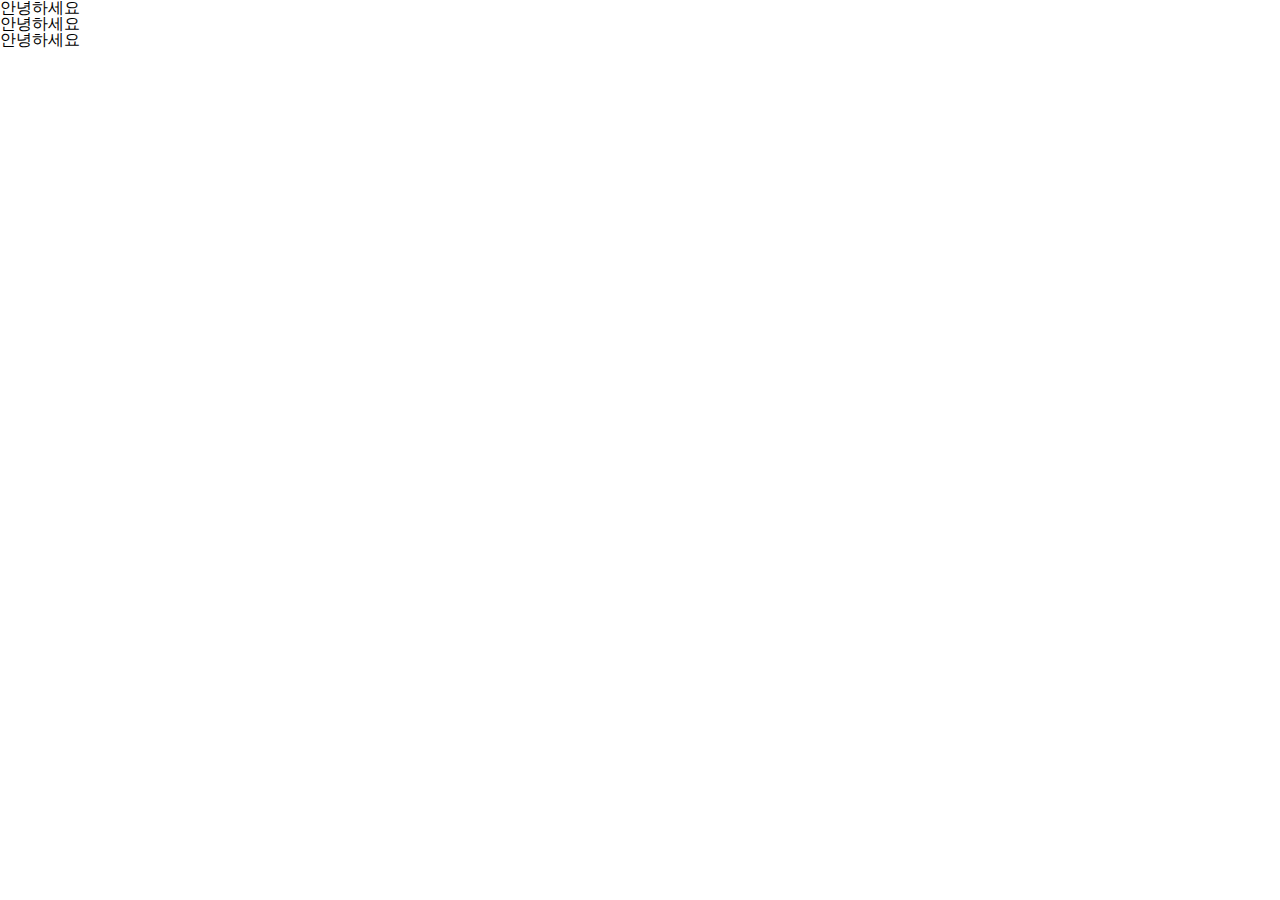
==== index.html @ acbf22ac "git test" ====
<!DOCTYPE html>
<html lang="ko">
<head>
    <meta charset="UTF-8">
    <meta name="viewport" content="width=device-width, initial-scale=1.0">
    <title>Document</title>
    <link rel="stylesheet" href="css/reset.css">
    <link rel="stylesheet" href="css/style.css">
    <link rel="stylesheet" href="https://use.fontawesome.com/releases/v5.13.1/css/all.css" integrity="sha384-xxzQGERXS00kBmZW/6qxqJPyxW3UR0BPsL4c8ILaIWXva5kFi7TxkIIaMiKtqV1Q" crossorigin="anonymous">

</head>
<body>

    <header>
    </header>

    <main>
        <div>
            안녕하세요
        </div>
        <div>
            안녕하세요
        </div>
        <div>
            안녕하세요
        </div>
    </main>
    <footer>

    </footer>
    <script src="js/script.js"></script>
</body>
</html>
---- css/style.css ----
@charset "UTF-8";
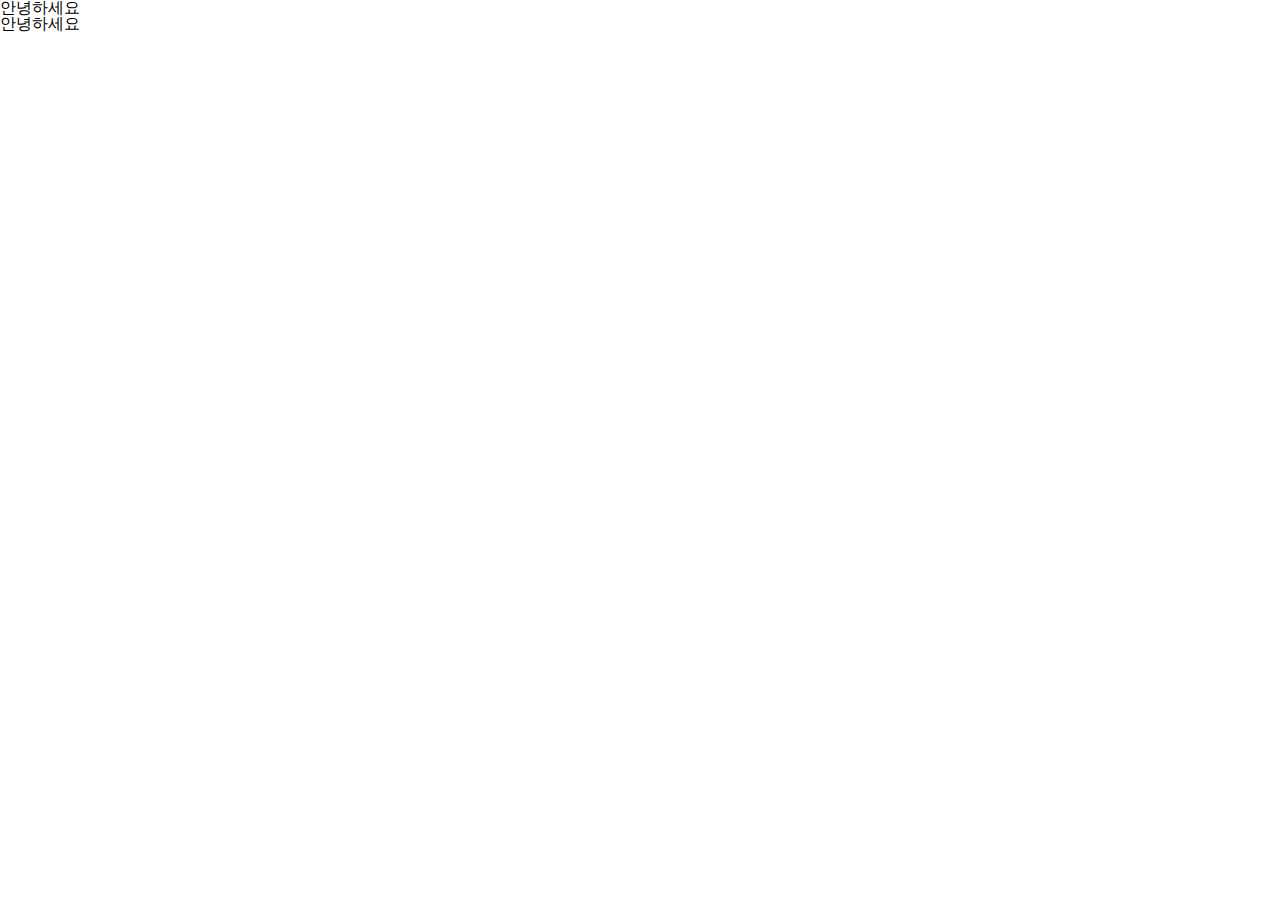
==== commit fd0453e2: "git test" ====
--- a/index.html
+++ b/index.html
@@ -21,9 +21,7 @@
         <div>
             안녕하세요
         </div>
-        <div>
-            안녕하세요
-        </div>
+        
     </main>
     <footer>
 
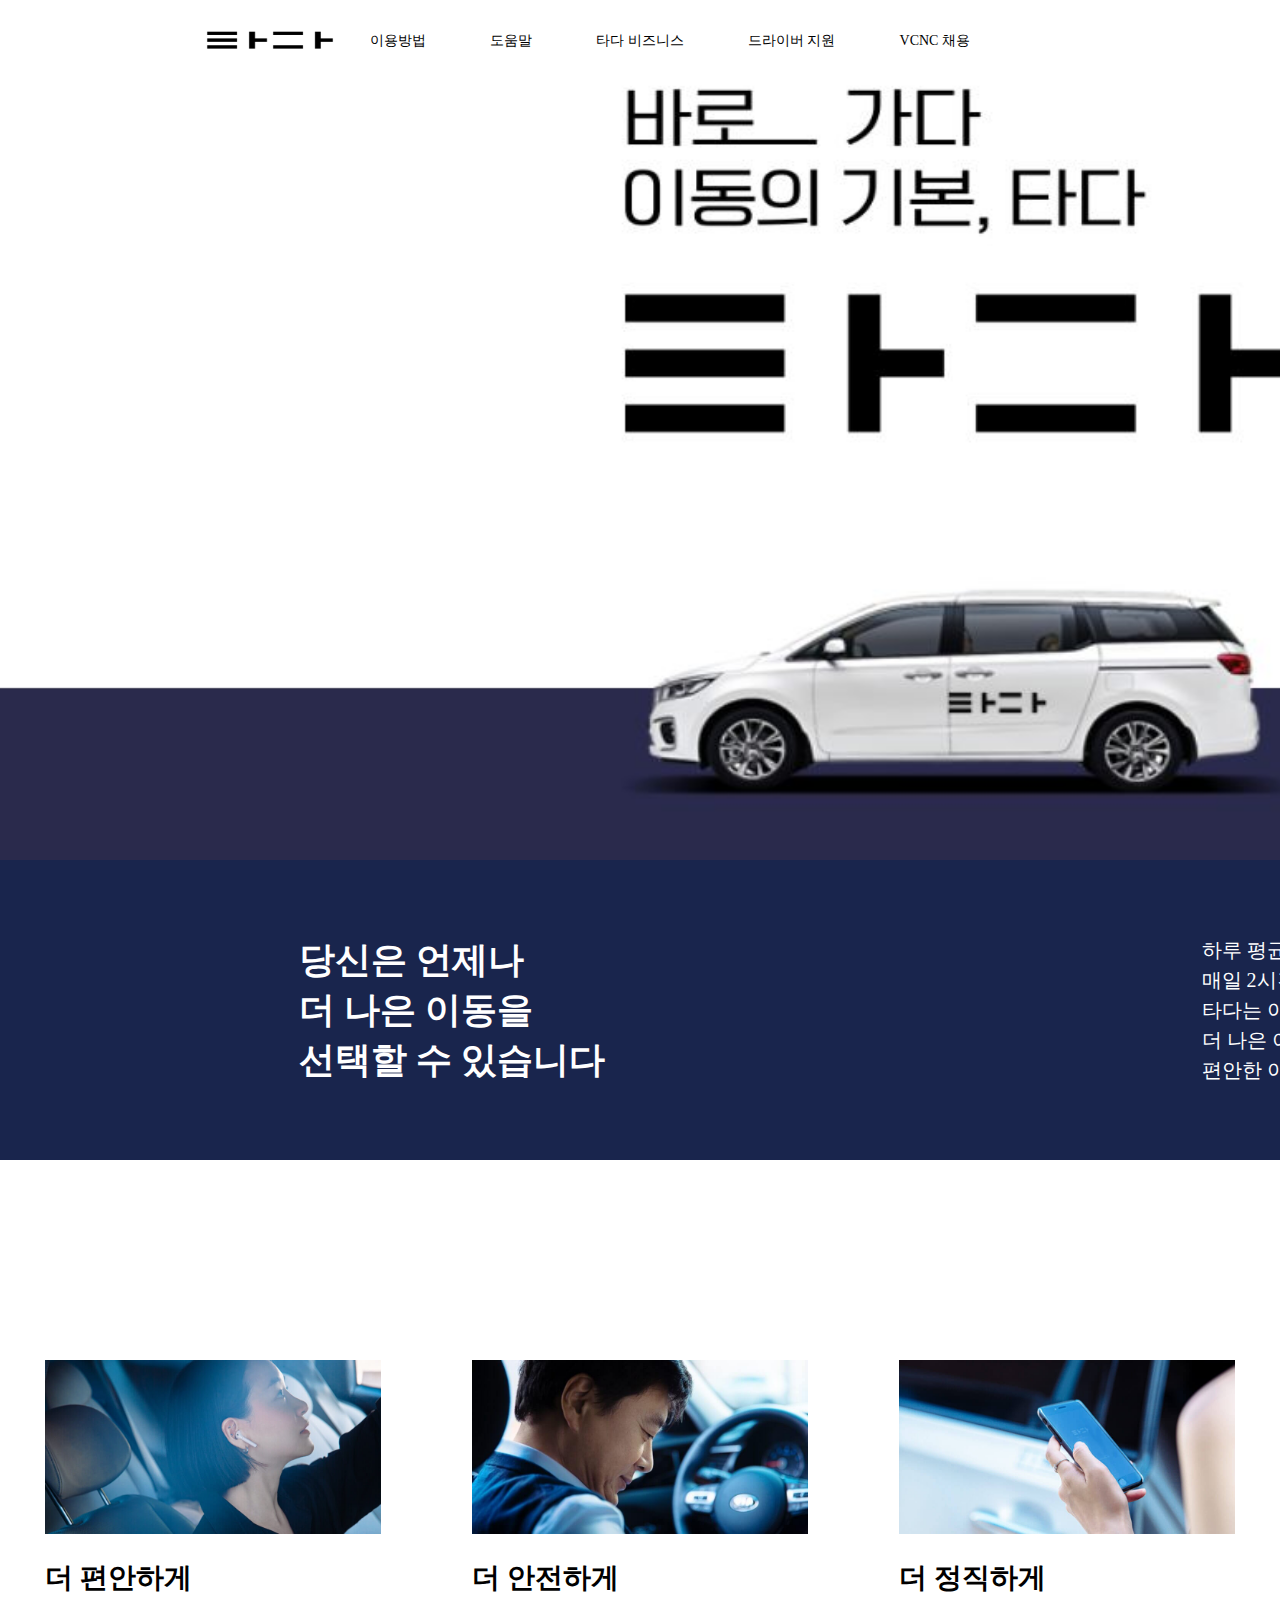
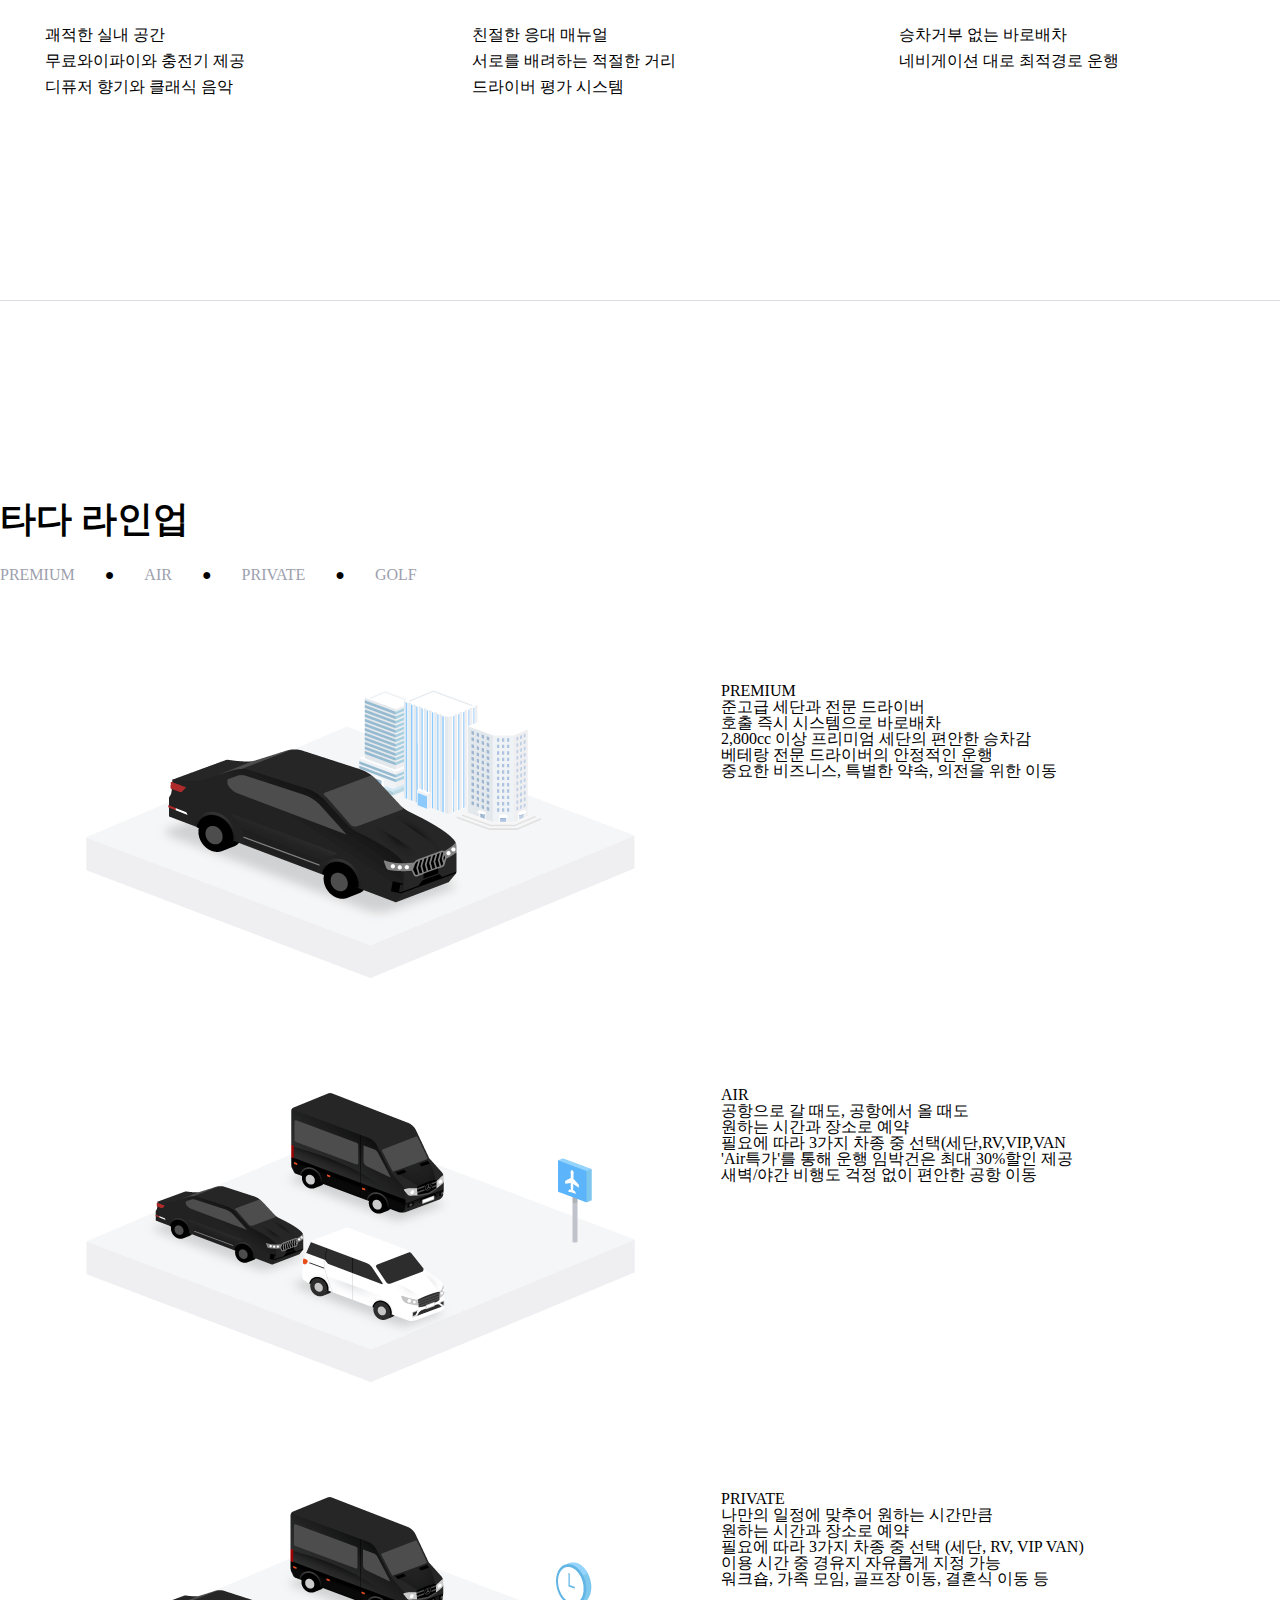
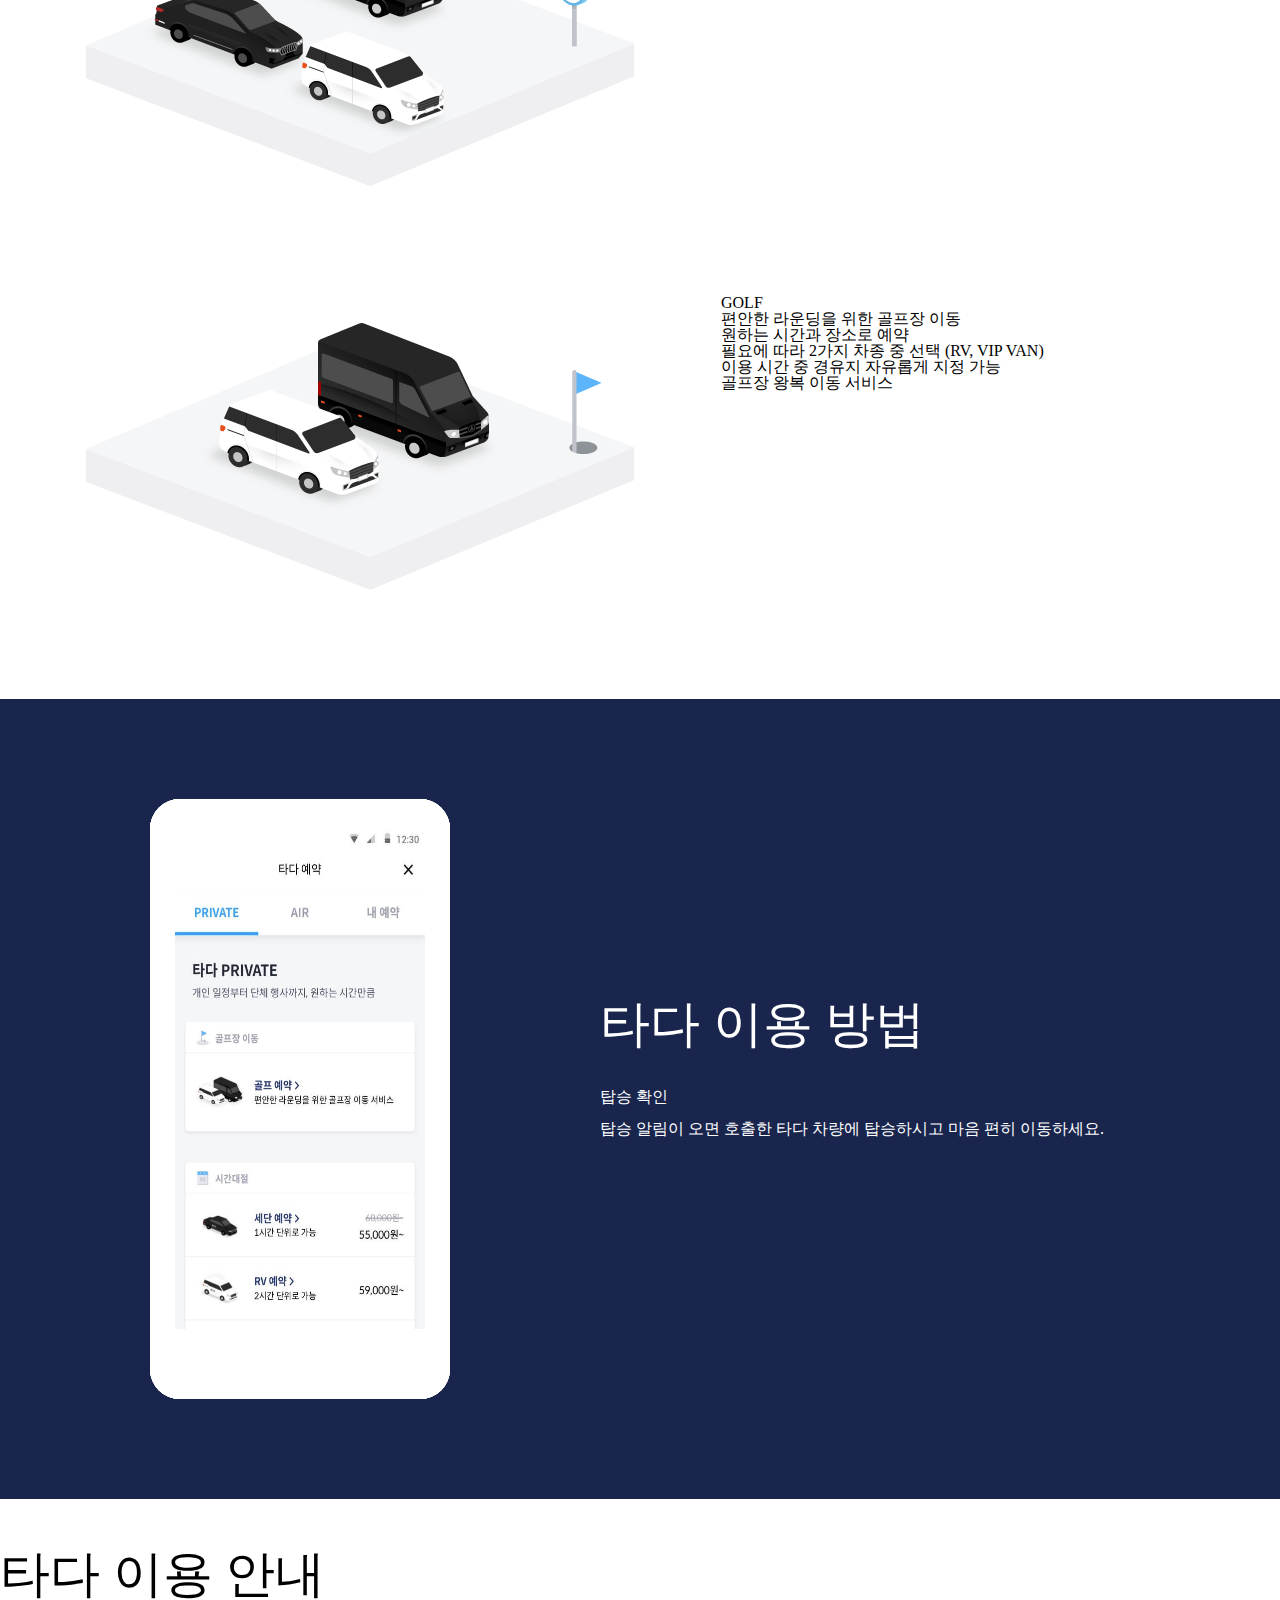
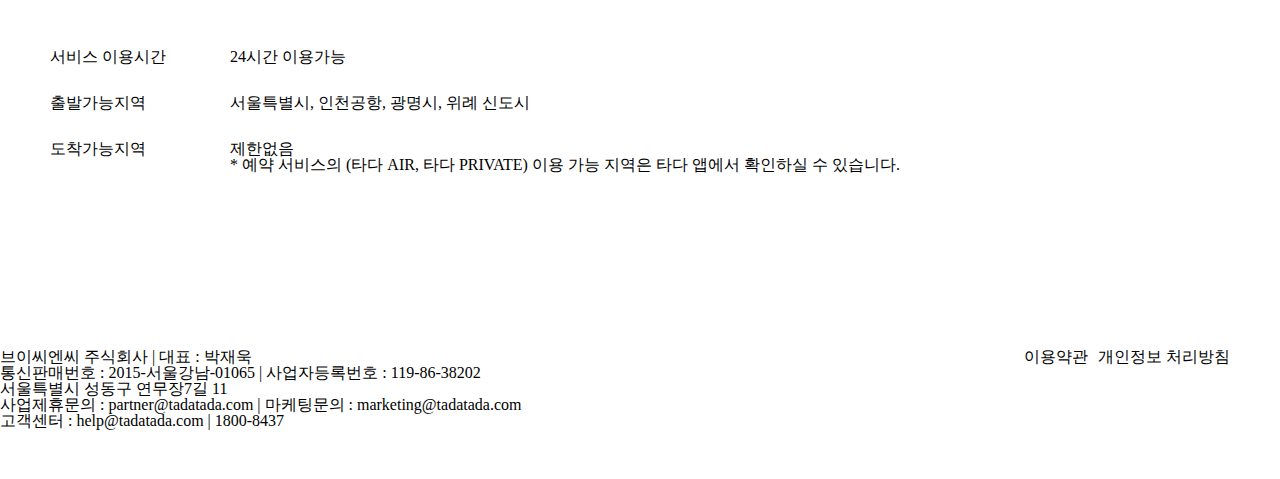
==== commit 6859dc49: "메인 서브 페이지 추가" ====
--- a/index.html
+++ b/index.html
@@ -1,31 +1,284 @@
 <!DOCTYPE html>
 <html lang="ko">
+
 <head>
     <meta charset="UTF-8">
     <meta name="viewport" content="width=device-width, initial-scale=1.0">
     <title>Document</title>
     <link rel="stylesheet" href="css/reset.css">
     <link rel="stylesheet" href="css/style.css">
-    <link rel="stylesheet" href="https://use.fontawesome.com/releases/v5.13.1/css/all.css" integrity="sha384-xxzQGERXS00kBmZW/6qxqJPyxW3UR0BPsL4c8ILaIWXva5kFi7TxkIIaMiKtqV1Q" crossorigin="anonymous">
+    <link rel="stylesheet" href="https://use.fontawesome.com/releases/v5.13.1/css/all.css"
+        integrity="sha384-xxzQGERXS00kBmZW/6qxqJPyxW3UR0BPsL4c8ILaIWXva5kFi7TxkIIaMiKtqV1Q" crossorigin="anonymous">
 
 </head>
+
 <body>
 
     <header>
+        <figure>
+            <a href="index.html"><img src="image/TADALOGO.png" alt="LOGO"></a>
+        </figure>
+
+        <nav id="headerNav">
+            <ul id="headerUl">
+                <li><a href="#">이용방법</a></li>
+                <li><a href="#">도움말</a></li>
+                <li><a href="#">타다 비즈니스</a></li>
+                <li><a href="#">드라이버 지원</a></li>
+                <li><a href="#">VCNC 채용</a></li>
+            </ul>
+        </nav>
     </header>
 
     <main>
-        <div>
-            안녕하세요
-        </div>
-        <div>
-            안녕하세요
-        </div>
-        
+
+        <figure id="mainFigure" class="main1">
+            <img src="image/TADA.jpg" alt="메인이미지">
+        </figure>
+
+        <div id="mainDiv1" class="main2">
+            <p id="mainDivP1">당신은 언제나<br>
+                더 나은 이동을<br>
+                선택할 수 있습니다
+            </p>
+            <p id="mainDivP2">하루 평균 이동 시간은 약2시간<br>
+                매일 2시간을 쾌적하고 안전하게 보낼 수 있도록<br>
+                타다는 이동의 기본을 지키며<br>
+                더 나은 이동을, 더 나은 삶을 만들어갑니다.<br>
+                편안한 이동이 필요한 순간 타다와 함께하세요.
+            </p>
+        </div>
+
+        <div id="mainDiv2">
+            <div id="mainDiv2_cover">
+                <div id="mainDiv2_1" class="mainDiv2_0">
+                    <figure>
+                        <img src="image/TADA1_1.jpg" alt="편안">
+                    </figure>
+                    <p class="mainDiv2_2_P1">
+                        더 편안하게
+                    </p>
+                    <p class="mainDiv2_2_P2">
+                        괘적한 실내 공간<br>
+                        무료와이파이와 충전기 제공<br>
+                        디퓨저 향기와 클래식 음악
+                    </p>
+                </div>
+
+                <div id="mainDiv2_2" class="mainDiv2_0">
+                    <figure>
+                        <img src="image/TADA1_2.jpg" alt="안전">
+                    </figure>
+                    <p class="mainDiv2_2_P1">
+                        더 안전하게
+                    </p>
+                    <p class="mainDiv2_2_P2">
+                        친절한 응대 매뉴얼<br>
+                        서로를 배려하는 적절한 거리<br>
+                        드라이버 평가 시스템
+                    </p>
+                </div>
+
+                <div id="mainDiv2_3" class="mainDiv2_0">
+                    <figure>
+                        <img src="image/TADA1_3.jpg" alt="정직">
+                    </figure>
+                    <p class="mainDiv2_2_P1">
+                        더 정직하게
+                    </p>
+                    <p class="mainDiv2_2_P2">
+                        승차거부 없는 바로배차<br>
+                        네비게이션 대로 최적경로 운행
+                    </p>
+                </div>
+            </div>
+        </div>
+
+        <div class="line">
+
+        </div>
+
+        <div id="mainDiv3">
+            <div id="mainDiv3_cover">
+                <p id="mainDiv3_name">타다 라인업</p>
+
+                <nav id="mainDiv3_Nav">
+                    <ul id="mainDiv3_Nav_Ul">
+                        <li><a href="#">PREMIUM</a></li>
+                        <p>●</p>
+                        <li><a href="#">AIR</a></li>
+                        <p>●</p>
+                        <li><a href="#">PRIVATE</a></li>
+                        <p>●</p>
+                        <li><a href="#">GOLF</a></li>
+                    </ul>
+                </nav>
+
+                <div id="mainDiv3_main">
+                    <div id="mainDiv3_1" class="mainDiv3_0">
+                        <i class="fas fa-angle-left"></i>
+                        <figure>
+                            <img src="image/PREMIUM.png" alt="PREMIUM">
+                        </figure>
+                        <div id="mainDiv3_1_1" class="mainDiv3_1_0">
+                            <p>PREMIUM</p>
+                            <p>준고급 세단과 전문 드라이버</p>
+                            <nav>
+                                <ul>
+                                    <li>호출 즉시 시스템으로 바로배차</li>
+                                    <li>2,800cc 이상 프리미엄 세단의 편안한 승차감</li>
+                                    <li>베테랑 전문 드라이버의 안정적인 운행</li>
+                                    <li>중요한 비즈니스, 특별한 약속, 의전을 위한 이동</li>
+                                </ul>
+                            </nav>
+                        </div>
+                        <i class="fas fa-angle-right "></i>
+                    </div>
+                    <div id="mainDiv3_2" class="mainDiv3_0">
+                        <i class="fas fa-angle-left"></i>
+                        <figure>
+                            <img src="image/AIR.png" alt="AIR">
+                        </figure>
+                        <div id="mainDiv3_2_1" class="mainDiv3_1_0">
+                            <p>AIR</p>
+                            <p>공항으로 갈 때도, 공항에서 올 때도</p>
+                            <nav>
+                                <ul>
+                                    <li>원하는 시간과 장소로 예약</li>
+                                    <li>필요에 따라 3가지 차종 중 선택(세단,RV,VIP,VAN</li>
+                                    <li>'Air특가'를 통해 운행 임박건은 최대 30%할인 제공</li>
+                                    <li>새벽/야간 비행도 걱정 없이 편안한 공항 이동</li>
+                                </ul>
+                            </nav>
+                        </div>
+                        <i class="fas fa-angle-right"></i>
+                    </div>
+                    <div id="mainDiv3_3" class="mainDiv3_0">
+                        <i class="fas fa-angle-left"></i>
+                        <figure>
+                            <img src="image/PRIVATE.png" alt="PRIVATE">
+                        </figure>
+                        <div id="mainDiv3_3_1" class="mainDiv3_1_0">
+                            <p>PRIVATE</p>
+                            <p>나만의 일정에 맞추어 원하는 시간만큼</p>
+                            <nav>
+                                <ul>
+                                    <li>원하는 시간과 장소로 예약</li>
+                                    <li>필요에 따라 3가지 차종 중 선택 (세단, RV, VIP VAN)</li>
+                                    <li>이용 시간 중 경유지 자유롭게 지정 가능</li>
+                                    <li>워크숍, 가족 모임, 골프장 이동, 결혼식 이동 등</li>
+                                </ul>
+                            </nav>
+                        </div>
+                        <i class="fas fa-angle-right"></i>
+                    </div>
+                    <div id="mainDiv3_4" class="mainDiv3_0">
+                        <i class="fas fa-angle-left"></i>
+                        <figure>
+                            <img src="image/GOLF.png" alt="GOLF">
+                        </figure>
+                        <div id="mainDiv3_4_1">
+                            <p>GOLF</p>
+                            <p>편안한 라운딩을 위한 골프장 이동</p>
+                            <nav>
+                                <ul>
+                                    <li>원하는 시간과 장소로 예약</li>
+                                    <li>필요에 따라 2가지 차종 중 선택 (RV, VIP VAN)</li>
+                                    <li>이용 시간 중 경유지 자유롭게 지정 가능</li>
+                                    <li>골프장 왕복 이동 서비스</li>
+                                </ul>
+                            </nav>
+                        </div>
+                        <i class="fas fa-angle-right"></i>
+                    </div>
+                </div>
+            </div>
+        </div>
+
+        <div id="mainDiv4">
+            <div id="mainDiv4_cover">
+                <div id="mainDiv4_1">
+                    <i class="fas fa-angle-left"></i>
+                    <div id="mainDiv4_1_1">
+                        <figure id="s1" class="slice">
+                            <img src="image/S1.jpg" alt="슬라이스1">
+                        </figure>
+                        <figure id="s2" class="slice">
+                            <img src="image/S2.jpg" alt="슬라이스2">
+                        </figure>
+                        <figure id="s3" class="slice">
+                            <img src="image/S3.jpg" alt="슬라이스3">
+                        </figure>
+                        <figure id="s4" class="slice">
+                            <img src="image/S4.jpg" alt="슬라이스4">
+                        </figure>
+                        <figure id="s5" class="slice">
+                            <img src="image/S5.jpg" alt="슬라이스5">
+                        </figure>
+                    </div>
+                    <i class="fas fa-angle-right"></i>
+                </div>
+                <div id="mainDiv4_2">
+                    <p id="mainDiv4_2_P1">타다 이용 방법</p><br>
+                    <p id="mainDiv4_2_P2">탑승 확인</p><br>
+                    <p id="mainDiv4_2_P3">탑승 알림이 오면 호출한 타다 차량에 탑승하시고 마음 편히 이동하세요.</p>
+                </div>
+            </div>
+        </div>
+
+
+        <div id="mainDiv5">
+            <div id="mainDiv5_cover">
+                <p id="mainDiv5_P1">타다 이용 안내</p>
+
+                <div id="mainDiv5_1" class="mainDiv5_0">
+                    <i class="far fa-clock"></i>
+                    <p id="mainDiv5_1_P1" class="mainDiv5_0_P1">서비스 이용시간</p>
+                    <p id="mainDiv5_1_P2">24시간 이용가능</p>
+                </div>
+
+                <div id="mainDiv5_2" class="mainDiv5_0">
+                    <i class="fas fa-map-pin"></i>
+                    <p id="mainDiv5_2_P1" class="mainDiv5_0_P1">출발가능지역</p>
+                    <p id="mainDiv5_2_P2">서울특별시, 인천공항, 광명시, 위례 신도시</p>
+                </div>
+
+                <div id="mainDiv5_3" class="mainDiv5_0">
+                    <i class="fas fa-map-marker-alt"></i>
+                    <p id="mainDiv5_3_P1" class="mainDiv5_0_P1">도착가능지역</p>
+                    <p id="mainDiv5_3_P2">제한없음<br>* 예약 서비스의 (타다 AIR, 타다 PRIVATE) 이용 가능 지역은 타다 앱에서 확인하실 수 있습니다.</p>
+                </div>
+            </div>
+        </div>
+
+
+
+
+
     </main>
     <footer>
-
+        <div id="footerDiv1">
+            <div id="footerDiv1_cover">
+                <p>브이씨엔씨 주식회사 | 대표 : 박재욱<br>
+                    통신판매번호 : 2015-서울강남-01065 | 사업자등록번호 : 119-86-38202<br>
+                    서울특별시 성동구 연무장7길 11<br>
+                    사업제휴문의 : partner@tadatada.com | 마케팅문의 : marketing@tadatada.com<br>
+                    고객센터 : help@tadatada.com | 1800-8437</p>
+
+                <nav>
+                    <ul id="footerUl1">
+                        <li><a href="#">이용약관</a></li>
+                        <li><a href="#">개인정보 처리방침</a></li>
+                        <li><a href="#" class="fab fa-facebook-f"></a></li>
+                        <li><a href="#" class="fab fa-instagram"></a></li>
+                        <li><a href="#" class="fab fa-youtube"></a></li>
+                        <li><a href="#" class="fab fa-google"></a></li>
+                    </ul>
+                </nav>
+            </div>
+        </div>
     </footer>
     <script src="js/script.js"></script>
 </body>
+
 </html>--- a/css/style.css
+++ b/css/style.css
@@ -1 +1,288 @@
 @charset "UTF-8";
+
+*{
+    box-sizing: border-box;
+}
+/* 헤더영역 */
+header{
+    width: 1980px;
+    height: 80px;
+    display: flex;
+    padding: 0 0px;
+    margin: 0 auto;
+    background-color: white;
+    /* 메뉴바 상단고정 */
+    position: fixed;
+    top: 0;
+    left: 0;
+    right: 0;
+    z-index: 50;
+}
+/* 헤더 로고 */
+header>figure img{
+    width: 140px;
+    height: 80px;
+    margin-right: 30px;
+    margin-left: 200px;
+    
+}
+
+/* 헤더 메뉴 */
+header>nav{
+    width: 600px;
+    display: inline-block;
+    margin: auto 0;
+}
+header>nav>ul{
+    display: flex;
+    text-align: center;
+    justify-content: space-between;
+}
+header>nav>ul li>a{
+    text-decoration:none;
+    color: #000;
+    font-size: 14px;
+   
+}
+
+/* 메인영역 */
+
+/* 메인이미지 */
+main{
+    padding-bottom: 100px;
+}
+main>figure>img{
+    width: 1920px;
+   height: 860px;
+   /* 태그사이 공백 없애기 위해 블록처리 */
+   display: block;
+   margin: 0 auto;
+}
+
+/* 메인이미지 밑 설명 */
+main>div#mainDiv1{
+    height: 300px;
+    background: #19254d;
+    display: flex;
+    justify-content: space-around;
+    color: white;
+    width: 1920px;
+    margin: 0 auto;
+}
+main>div#mainDiv1 p{
+    margin: auto 0;
+}
+
+main>div#mainDiv1>p#mainDivP1{
+    font-size: 36px;
+    font-weight: bold;
+    line-height: 50px;
+}
+main>div#mainDiv1>p#mainDivP2{
+    font-size: 20px;
+    line-height: 30px;
+}
+
+
+/* 사진 3개들어간 메인영역 */
+main>div#mainDiv2{
+    display: flex;
+    width: 100%;
+    justify-content: space-around;
+    padding-top: 200px;
+    height: auto;
+  
+}
+main>div#mainDiv2>div#mainDiv2_cover{
+    width: 1480px;
+    justify-content: space-around;
+    display: flex;
+}
+/* 이미지 크기 할당 */
+main>div#mainDiv2 div figure img{
+    display: block;
+    width: 336px;
+    height: 174px;
+
+}
+/* div안에 텍스트  */
+main>div#mainDiv2 div p.mainDiv2_2_P1{
+    font-size: 28px;
+    font-weight: bold;
+    margin: 30px 0;
+}
+
+main>div#mainDiv2 div p.mainDiv2_2_P2{
+    font-size: 16px;
+    font-weight: normal;
+    line-height: 26px;
+}
+
+/* 라인 */
+div.line{
+    width: 100%;
+    padding: 0 30px;
+    height: 1px;
+    margin: 200px auto;
+    display: block;
+    background-color: #868b9c;
+    opacity: 0.3;
+}
+
+main>div#mainDiv3{
+    margin: 0 auto;
+    width: 100%;
+}
+
+main>div#mainDiv3>div#mainDiv3_cover{
+    margin: 0 auto;
+    width: 1330px;
+}
+main>div#mainDiv3>div#mainDiv3_cover>p#mainDiv3_name{
+    font-size: 36px;
+    font-weight: bold;
+    margin-bottom: 30px;
+}
+main>div#mainDiv3>div#mainDiv3_cover>nav>ul{
+    display: flex;
+    margin-bottom: 30px;
+}
+main>div#mainDiv3>div#mainDiv3_cover>nav>ul li>a{
+    text-decoration:none;
+    color: #9da0ae;
+    margin-right: 30px;
+}
+main>div#mainDiv3>div#mainDiv3_cover>nav>ul p{
+    margin-right: 30px;
+    
+}
+
+main>div#mainDiv3>div#mainDiv3_cover>div#mainDiv3_main>div.mainDiv3_0{
+    margin: 100px auto;
+    position: relative;
+    display: flex;
+}
+
+main>div#mainDiv3>div#mainDiv3_cover>div#mainDiv3_main>div.mainDiv3_0>i{
+    position: absolute;
+    display: block;
+    top: 20%;
+    font-size: 50px;
+}
+main>div#mainDiv3>div#mainDiv3_cover>div#mainDiv3_main>div.mainDiv3_0>i.fa-angle-right{
+    right: 0;
+    top: 20%;
+}
+
+
+/* 메인 4번쨰 */
+div#mainDiv4{
+    width: 100%;
+    height: 800px;
+    background-color:#19254d; 
+    color: white;
+}
+div#mainDiv4_1{
+    display: flex;
+    justify-content: space-around;
+    width: 600px;
+    padding-top: 100px;
+}
+div#mainDiv4_1 i{
+    font-size: 50px;
+    margin-top: 300px;
+}
+div#mainDiv4_cover{
+    display: flex;
+    width: 1300px;
+    height: 800px;
+    margin: 0 auto;
+}
+div#mainDiv4_1_1{
+    width: 300px;
+    height: 600px;
+    position: relative;
+}
+div#mainDiv4_2{
+    margin-top: 300px;
+}
+p#mainDiv4_2_P1{
+    font-size: 50px;
+    width: 555px;
+    height: 74px;
+}
+
+div#mainDiv4>div>div>div#mainDiv4_1_1 figure{
+    width: 300px;
+    height: 600px;
+    display: block;
+    background-color: white;
+    border-radius: 30px 30px 30px 30px;
+    position: absolute;
+  
+    
+}
+div#mainDiv4>div>div>div#mainDiv4_1_1 figure>img{
+
+    width: 250px;
+    height: 500px;
+    display: block;
+    margin: 0 auto;
+    margin-top: 30px;
+    
+}
+
+/* 메인5번째 */
+div#mainDiv5{
+    width: 100%;
+    height: 300px;
+}
+div#mainDiv5_cover{
+    width: 1280px;
+    height: auto;
+    justify-content: space-around;
+    margin: 0 auto;
+}
+
+p#mainDiv5_P1{
+    font-size: 50px;
+    margin: 50px auto;
+}
+div.mainDiv5_0{
+    display: flex;
+    
+    margin: 30px auto;
+
+}
+div.mainDiv5_0 i{
+    font-size: 20px;
+    width: 20px;
+}
+p.mainDiv5_0_P1{
+    margin: 0 30px;
+    width: 150px;
+}
+/* footer  */
+div#footerDiv1{
+    width: 100%;
+    height: 100px;
+    margin-bottom: 30px;
+}
+div#footerDiv1_cover{
+    width: 1280px;
+    height: auto;
+    margin: 0 auto;
+    display: flex;
+    justify-content: space-between;
+}
+ul#footerUl1{
+    display: flex;
+}
+ul#footerUl1 li{
+    margin-right: 10px;
+
+}
+ul#footerUl1 li a{
+    text-decoration:none;
+    color: #000;
+}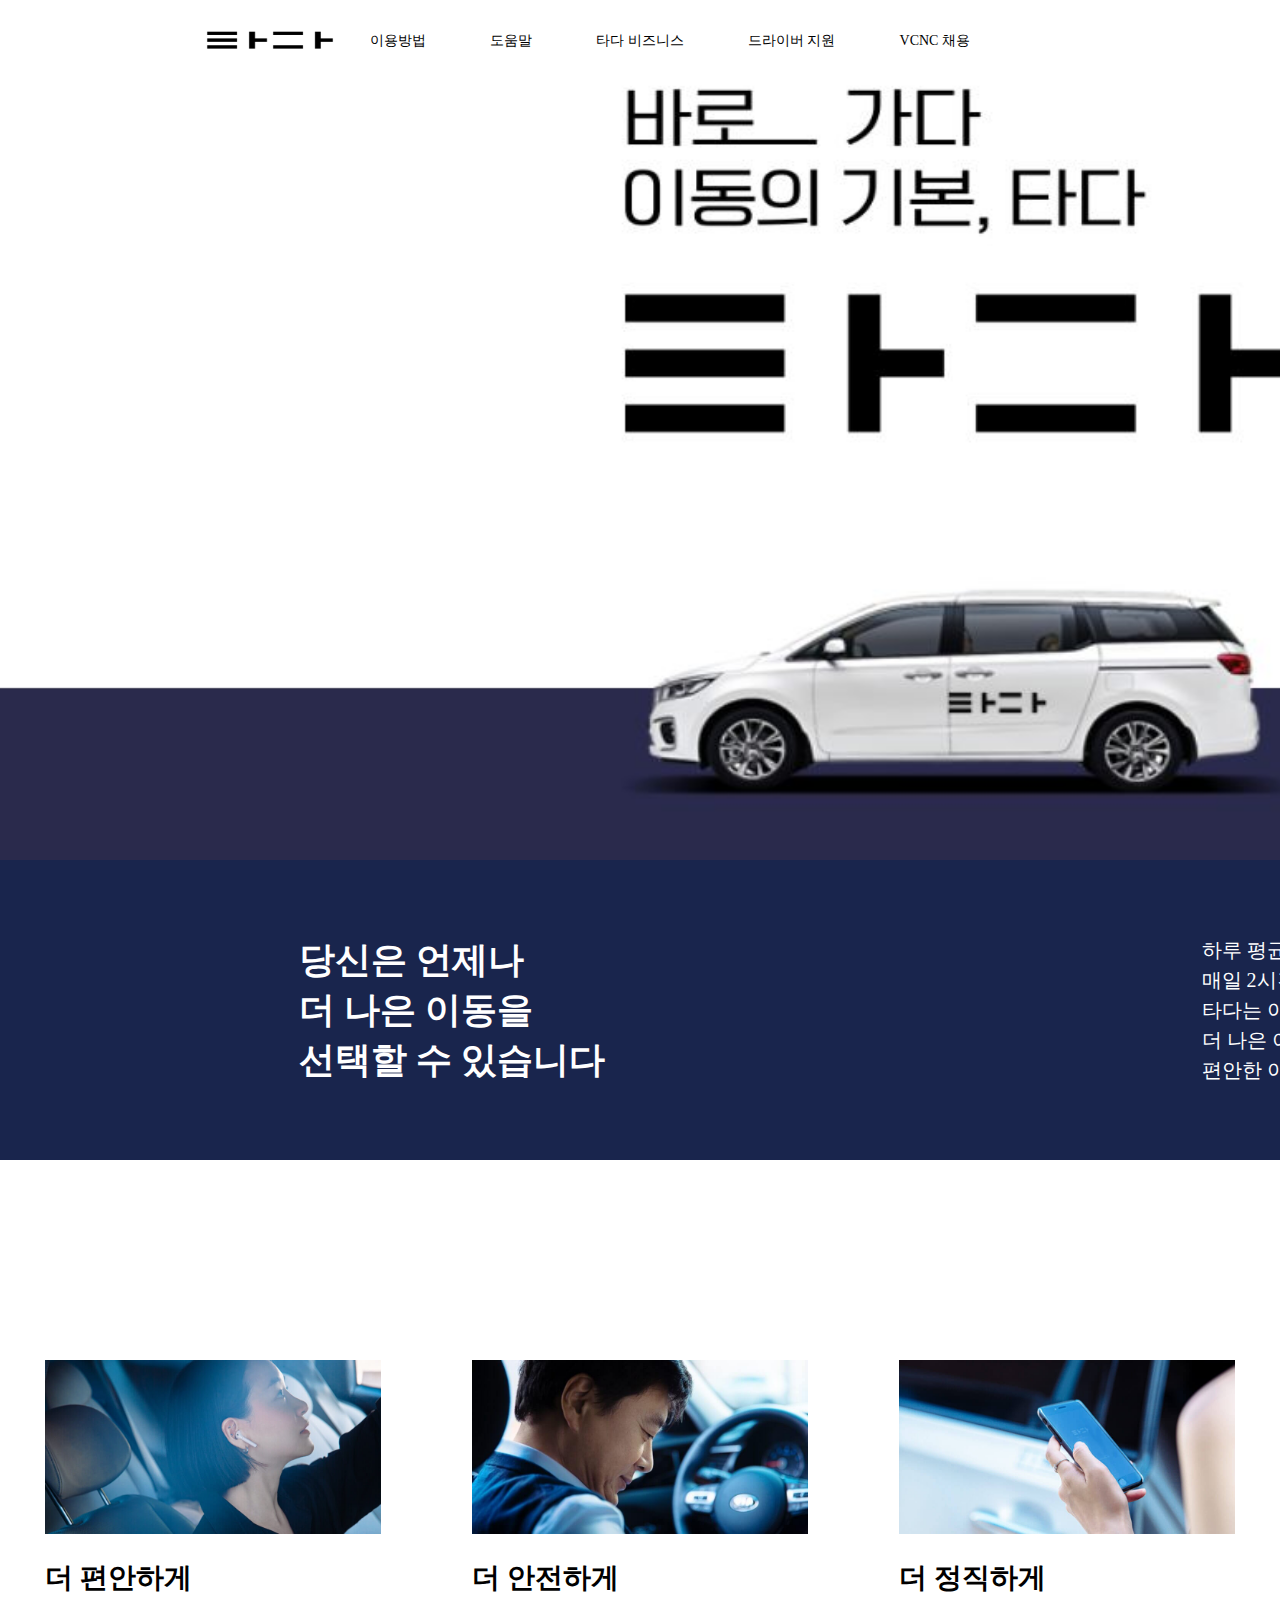
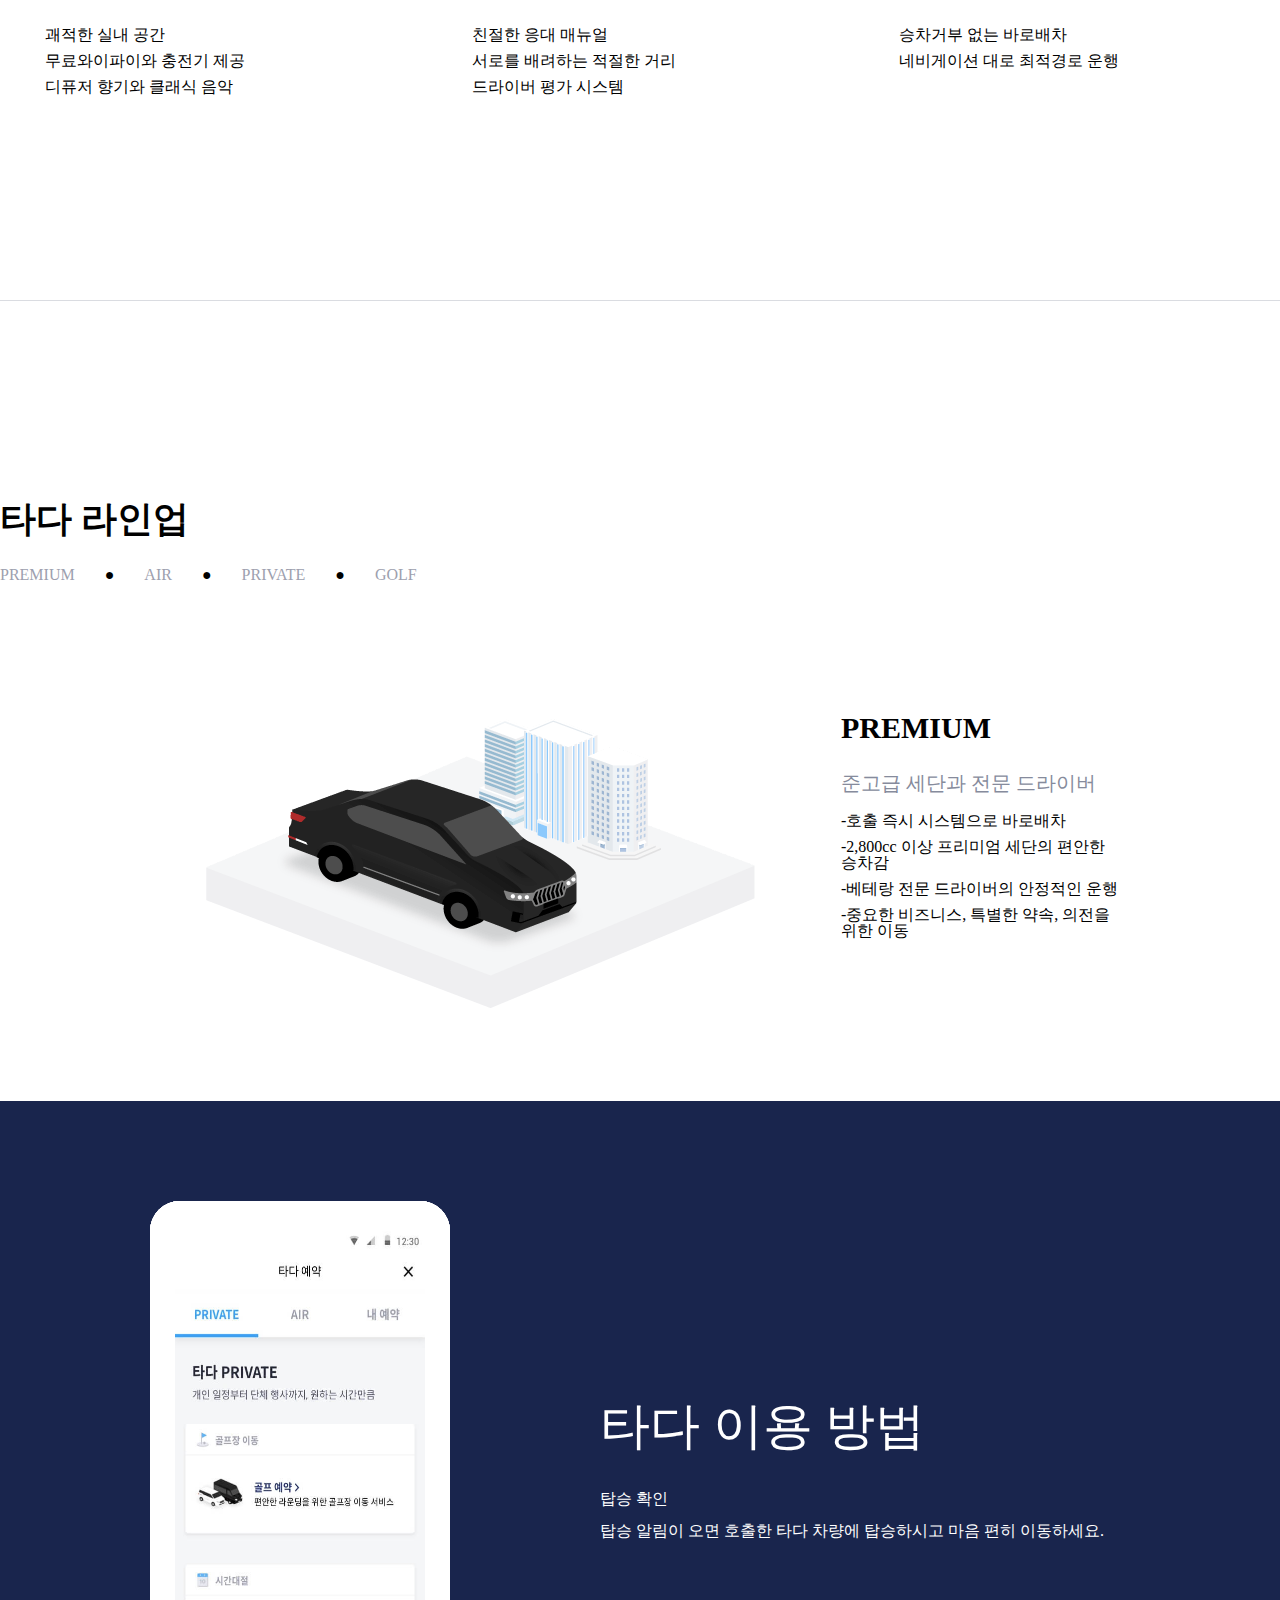
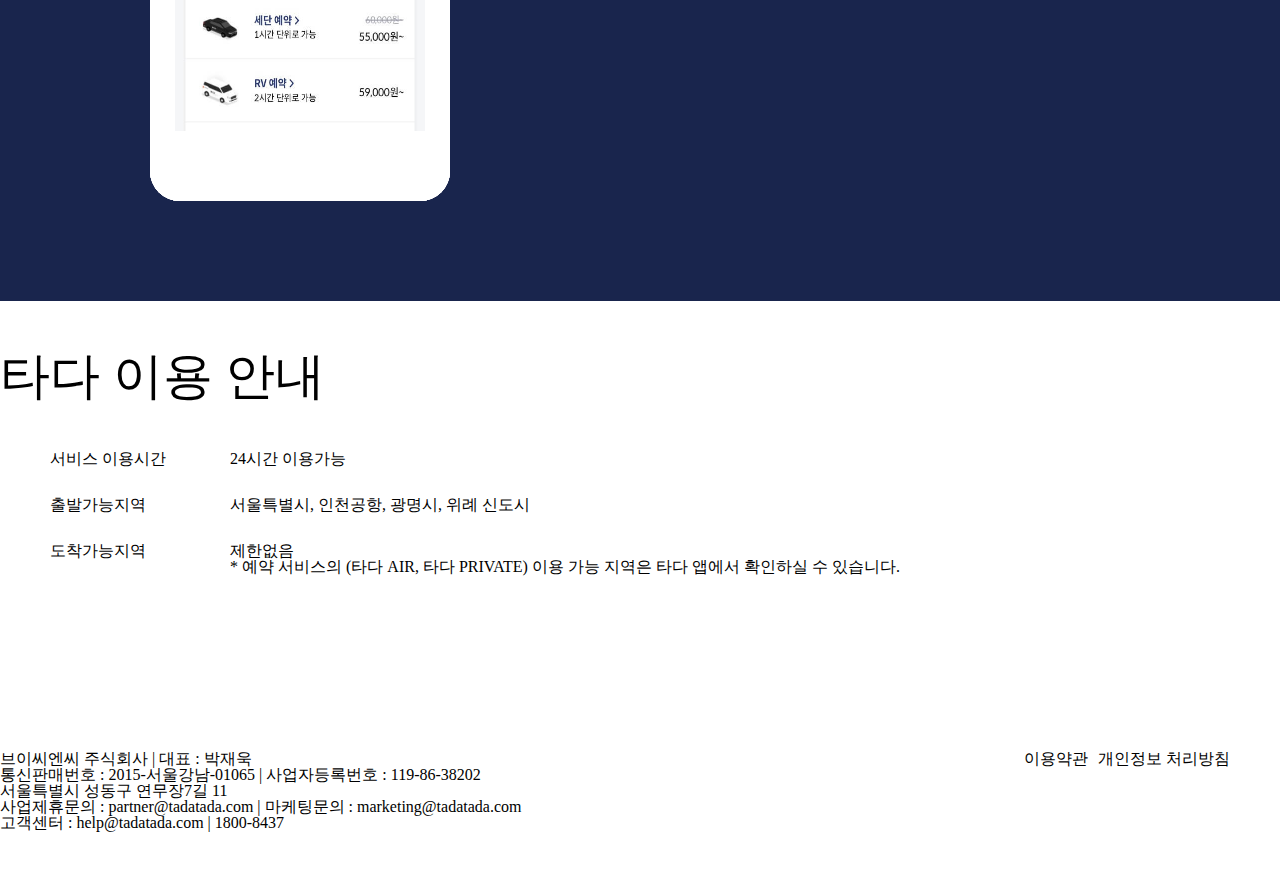
==== commit 4aa94742: "과제" ====
--- a/index.html
+++ b/index.html
@@ -9,7 +9,7 @@
     <link rel="stylesheet" href="css/style.css">
     <link rel="stylesheet" href="https://use.fontawesome.com/releases/v5.13.1/css/all.css"
         integrity="sha384-xxzQGERXS00kBmZW/6qxqJPyxW3UR0BPsL4c8ILaIWXva5kFi7TxkIIaMiKtqV1Q" crossorigin="anonymous">
-
+        <script src="https://code.jquery.com/jquery-1.12.4.js"></script>
 </head>
 
 <body>
@@ -22,7 +22,7 @@
         <nav id="headerNav">
             <ul id="headerUl">
                 <li><a href="#">이용방법</a></li>
-                <li><a href="#">도움말</a></li>
+                <li><a href="subindex.html">도움말</a></li>
                 <li><a href="#">타다 비즈니스</a></li>
                 <li><a href="#">드라이버 지원</a></li>
                 <li><a href="#">VCNC 채용</a></li>
@@ -121,14 +121,14 @@
                             <img src="image/PREMIUM.png" alt="PREMIUM">
                         </figure>
                         <div id="mainDiv3_1_1" class="mainDiv3_1_0">
-                            <p>PREMIUM</p>
-                            <p>준고급 세단과 전문 드라이버</p>
-                            <nav>
-                                <ul>
-                                    <li>호출 즉시 시스템으로 바로배차</li>
-                                    <li>2,800cc 이상 프리미엄 세단의 편안한 승차감</li>
-                                    <li>베테랑 전문 드라이버의 안정적인 운행</li>
-                                    <li>중요한 비즈니스, 특별한 약속, 의전을 위한 이동</li>
+                            <p class="mainDiv3_P1">PREMIUM</p>
+                            <p class="mainDiv3_P2">준고급 세단과 전문 드라이버</p>
+                            <nav>
+                                <ul>
+                                    <li>-호출 즉시 시스템으로 바로배차</li>
+                                    <li>-2,800cc 이상 프리미엄 세단의 편안한 승차감</li>
+                                    <li>-베테랑 전문 드라이버의 안정적인 운행</li>
+                                    <li>-중요한 비즈니스, 특별한 약속, 의전을 위한 이동</li>
                                 </ul>
                             </nav>
                         </div>
@@ -140,14 +140,14 @@
                             <img src="image/AIR.png" alt="AIR">
                         </figure>
                         <div id="mainDiv3_2_1" class="mainDiv3_1_0">
-                            <p>AIR</p>
-                            <p>공항으로 갈 때도, 공항에서 올 때도</p>
-                            <nav>
-                                <ul>
-                                    <li>원하는 시간과 장소로 예약</li>
-                                    <li>필요에 따라 3가지 차종 중 선택(세단,RV,VIP,VAN</li>
-                                    <li>'Air특가'를 통해 운행 임박건은 최대 30%할인 제공</li>
-                                    <li>새벽/야간 비행도 걱정 없이 편안한 공항 이동</li>
+                            <p class="mainDiv3_P1">AIR</p>
+                            <p class="mainDiv3_P2">공항으로 갈 때도, 공항에서 올 때도</p>
+                            <nav>
+                                <ul>
+                                    <li>-원하는 시간과 장소로 예약</li>
+                                    <li>-필요에 따라 3가지 차종 중 선택(세단,RV,VIP,VAN</li>
+                                    <li>-'Air특가'를 통해 운행 임박건은 최대 30%할인 제공</li>
+                                    <li>-새벽/야간 비행도 걱정 없이 편안한 공항 이동</li>
                                 </ul>
                             </nav>
                         </div>
@@ -159,14 +159,14 @@
                             <img src="image/PRIVATE.png" alt="PRIVATE">
                         </figure>
                         <div id="mainDiv3_3_1" class="mainDiv3_1_0">
-                            <p>PRIVATE</p>
-                            <p>나만의 일정에 맞추어 원하는 시간만큼</p>
-                            <nav>
-                                <ul>
-                                    <li>원하는 시간과 장소로 예약</li>
-                                    <li>필요에 따라 3가지 차종 중 선택 (세단, RV, VIP VAN)</li>
-                                    <li>이용 시간 중 경유지 자유롭게 지정 가능</li>
-                                    <li>워크숍, 가족 모임, 골프장 이동, 결혼식 이동 등</li>
+                            <p class="mainDiv3_P1">PRIVATE</p>
+                            <p class="mainDiv3_P2">나만의 일정에 맞추어 원하는 시간만큼</p>
+                            <nav>
+                                <ul>
+                                    <li>-원하는 시간과 장소로 예약</li>
+                                    <li>-필요에 따라 3가지 차종 중 선택 (세단, RV, VIP VAN)</li>
+                                    <li>-이용 시간 중 경유지 자유롭게 지정 가능</li>
+                                    <li>-워크숍, 가족 모임, 골프장 이동, 결혼식 이동 등</li>
                                 </ul>
                             </nav>
                         </div>
@@ -178,14 +178,14 @@
                             <img src="image/GOLF.png" alt="GOLF">
                         </figure>
                         <div id="mainDiv3_4_1">
-                            <p>GOLF</p>
-                            <p>편안한 라운딩을 위한 골프장 이동</p>
-                            <nav>
-                                <ul>
-                                    <li>원하는 시간과 장소로 예약</li>
-                                    <li>필요에 따라 2가지 차종 중 선택 (RV, VIP VAN)</li>
-                                    <li>이용 시간 중 경유지 자유롭게 지정 가능</li>
-                                    <li>골프장 왕복 이동 서비스</li>
+                            <p class="mainDiv3_P1">GOLF</p>
+                            <p class="mainDiv3_P2">편안한 라운딩을 위한 골프장 이동</p>
+                            <nav>
+                                <ul>
+                                    <li>-원하는 시간과 장소로 예약</li>
+                                    <li>-필요에 따라 2가지 차종 중 선택 (RV, VIP VAN)</li>
+                                    <li>-이용 시간 중 경유지 자유롭게 지정 가능</li>
+                                    <li>-골프장 왕복 이동 서비스</li>
                                 </ul>
                             </nav>
                         </div>
--- a/css/style.css
+++ b/css/style.css
@@ -97,6 +97,7 @@
     width: 1480px;
     justify-content: space-around;
     display: flex;
+   
 }
 /* 이미지 크기 할당 */
 main>div#mainDiv2 div figure img{
@@ -129,6 +130,7 @@
     opacity: 0.3;
 }
 
+/* 3번째 메인 */
 main>div#mainDiv3{
     margin: 0 auto;
     width: 100%;
@@ -157,10 +159,64 @@
     
 }
 
-main>div#mainDiv3>div#mainDiv3_cover>div#mainDiv3_main>div.mainDiv3_0{
+/* 3번째 메인 스크립트 부분 */
+div#mainDiv3_cover{
+    width: 1280px;
+    height: 600px;
+    overflow: hidden;
+    position: relative;
+}
+div#mainDiv3_main{
+    width: 5120px;
+    height: 360px;
+   
+    margin: 100px 0;
+    display: flex;
+    position: absolute;
+    left: 0;
+
+}
+div.mainDiv3_1_0{
+    width: 280px;
+    
+}
+
+
+div.mainDiv3_1_0>p.mainDiv3_P1{
+    font-size: 30px;
+    font-weight: bold;
+    margin-bottom: 30px;
+}
+div.mainDiv3_1_0>p.mainDiv3_P2{
+    font-size: 20px;
+    font-weight: normal;
+    margin-bottom: 20px;
+    color: #868b9c;
+}
+div.mainDiv3_1_0>nav>ul>li{
+    margin: 10px 0;
+}
+div.mainDiv3_0{
+    display: flex;
+    width: 1280px;
+    height: 360px;
+    background: white;
+    
+    
+}
+div.mainDiv3_0 i{
+    font-size: 40px;
+    margin: 100px 30px;
+    padding-right: 30px;
+    padding-left: 30px;
+}
+
+/* main>div#mainDiv3>div#mainDiv3_cover>div#mainDiv3_main>div.mainDiv3_0{
     margin: 100px auto;
     position: relative;
     display: flex;
+    width: 1280px;
+    
 }
 
 main>div#mainDiv3>div#mainDiv3_cover>div#mainDiv3_main>div.mainDiv3_0>i{
@@ -172,7 +228,7 @@
 main>div#mainDiv3>div#mainDiv3_cover>div#mainDiv3_main>div.mainDiv3_0>i.fa-angle-right{
     right: 0;
     top: 20%;
-}
+} */
 
 
 /* 메인 4번쨰 */
@@ -285,4 +341,13 @@
 ul#footerUl1 li a{
     text-decoration:none;
     color: #000;
+}
+
+
+/* 스크립트 추가 css */
+.next{
+    left: 1280px;
+}
+.back{
+    left: -1280px;
 }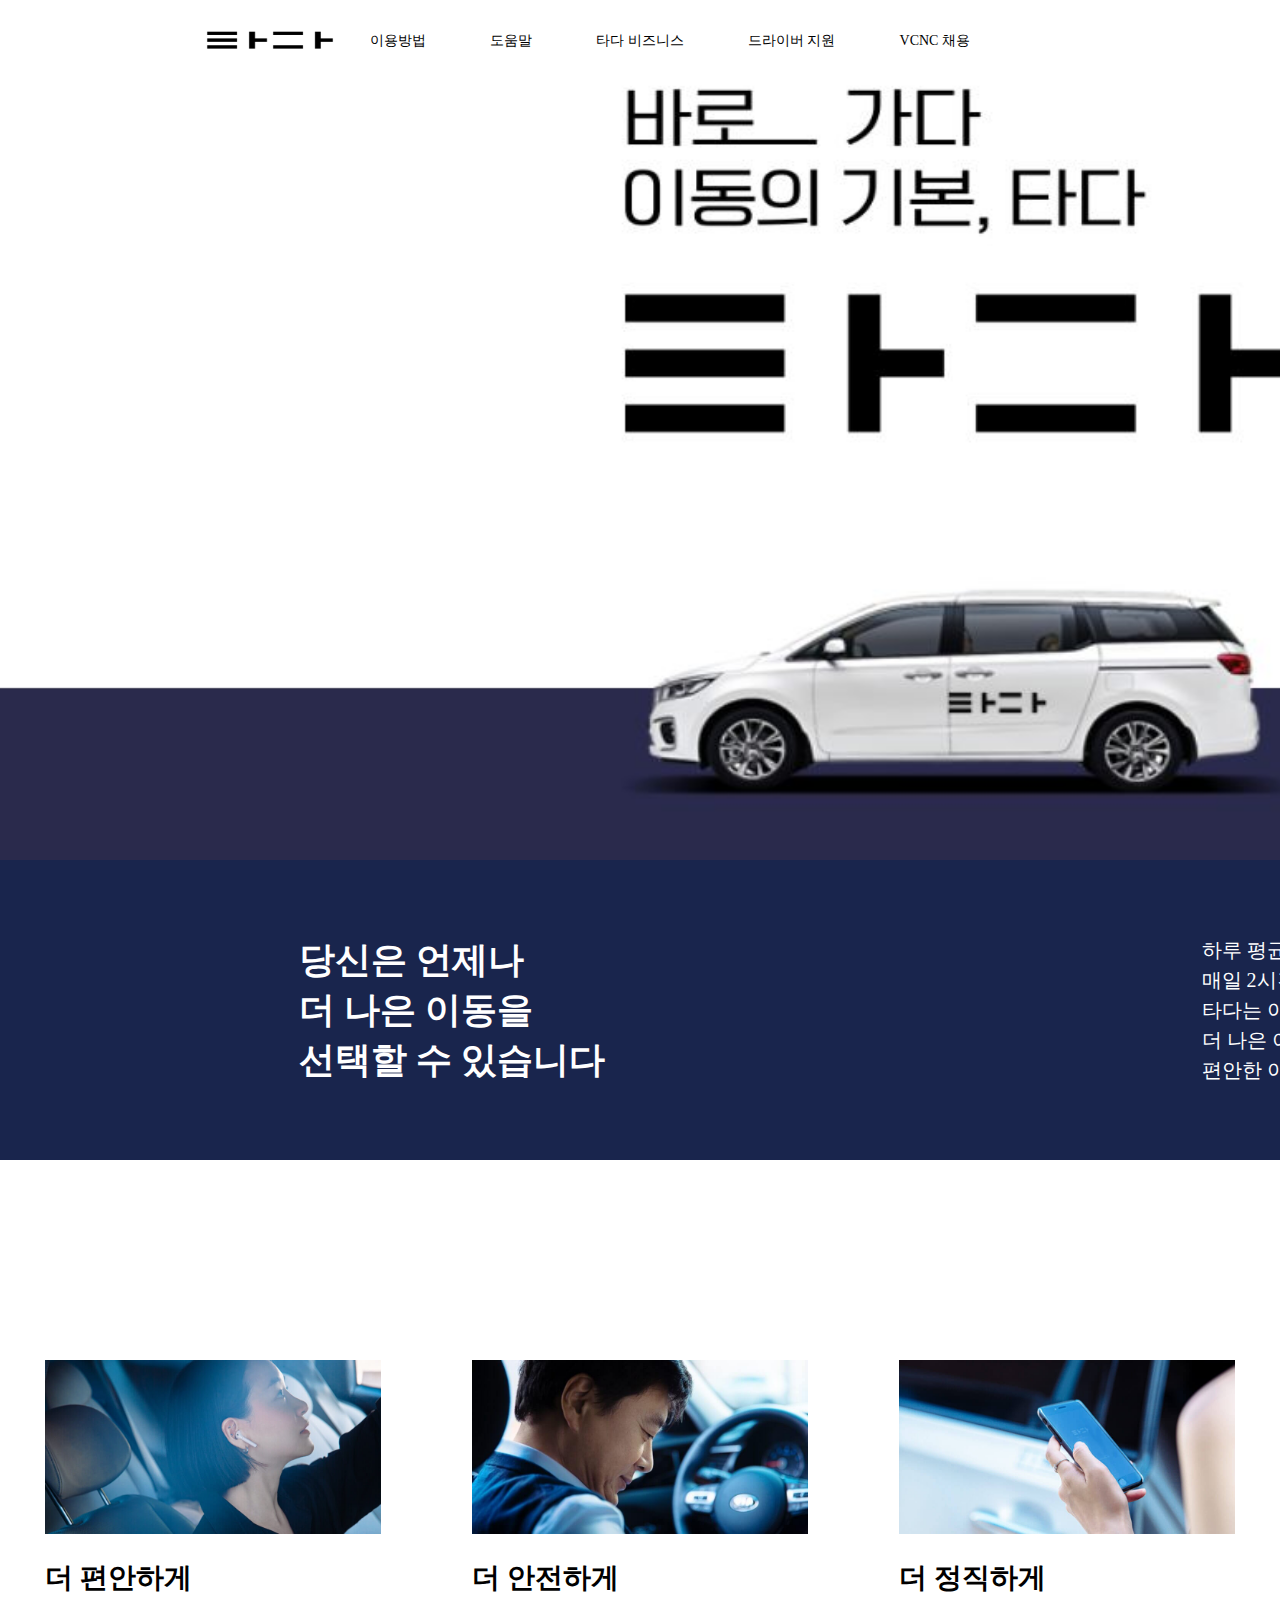
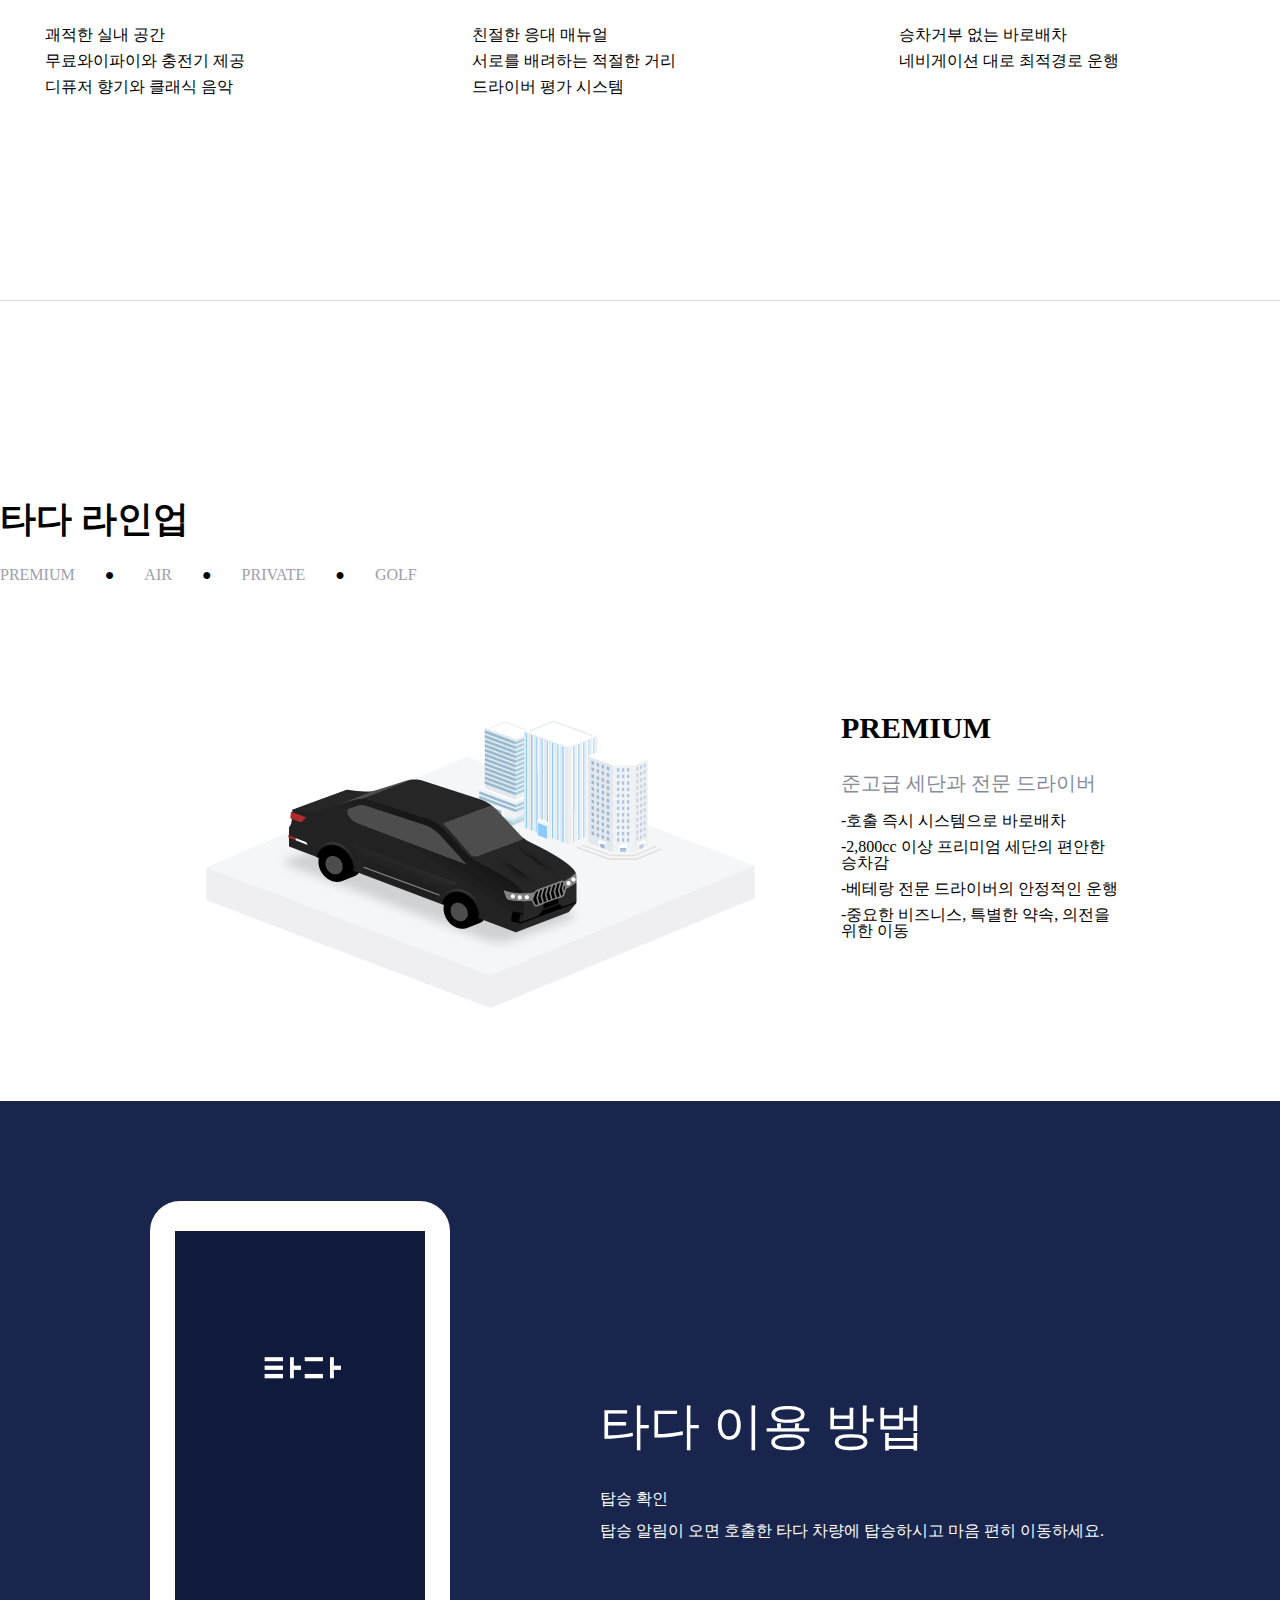
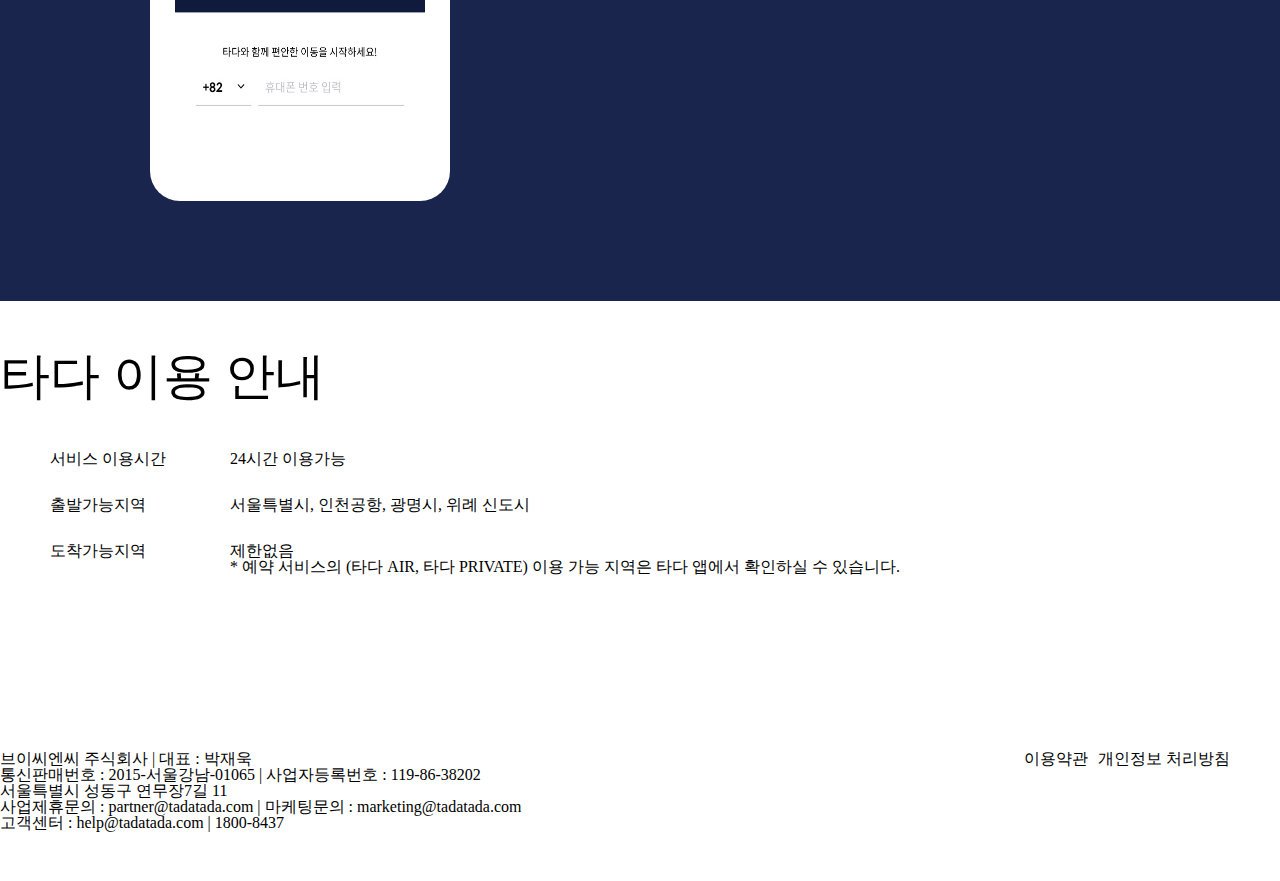
==== commit c6f2d659: "end" ====
--- a/index.html
+++ b/index.html
@@ -9,7 +9,7 @@
     <link rel="stylesheet" href="css/style.css">
     <link rel="stylesheet" href="https://use.fontawesome.com/releases/v5.13.1/css/all.css"
         integrity="sha384-xxzQGERXS00kBmZW/6qxqJPyxW3UR0BPsL4c8ILaIWXva5kFi7TxkIIaMiKtqV1Q" crossorigin="anonymous">
-        <script src="https://code.jquery.com/jquery-1.12.4.js"></script>
+        <!-- <script src="https://code.jquery.com/jquery-1.12.4.js"></script> -->
 </head>
 
 <body>
@@ -114,9 +114,10 @@
                     </ul>
                 </nav>
 
-                <div id="mainDiv3_main">
+                <div id="mainDiv3_main" >
                     <div id="mainDiv3_1" class="mainDiv3_0">
-                        <i class="fas fa-angle-left"></i>
+                        <i onclick="myFunction1()" class="fas fa-angle-left"></i>
+                        <!-- <button onclick="myFunction()" class="dropbtn"><i class="fas fa-bars"></i></button> -->
                         <figure>
                             <img src="image/PREMIUM.png" alt="PREMIUM">
                         </figure>
@@ -132,10 +133,10 @@
                                 </ul>
                             </nav>
                         </div>
-                        <i class="fas fa-angle-right "></i>
+                        <i onclick="myFunction()" class="fas fa-angle-right "></i>
                     </div>
                     <div id="mainDiv3_2" class="mainDiv3_0">
-                        <i class="fas fa-angle-left"></i>
+                        <i  onclick="myFunction1()" class="fas fa-angle-left"></i>
                         <figure>
                             <img src="image/AIR.png" alt="AIR">
                         </figure>
@@ -151,10 +152,10 @@
                                 </ul>
                             </nav>
                         </div>
-                        <i class="fas fa-angle-right"></i>
+                        <i   onclick="myFunction()"class="fas fa-angle-right"></i>
                     </div>
                     <div id="mainDiv3_3" class="mainDiv3_0">
-                        <i class="fas fa-angle-left"></i>
+                        <i  onclick="myFunction1()" class="fas fa-angle-left"></i>
                         <figure>
                             <img src="image/PRIVATE.png" alt="PRIVATE">
                         </figure>
@@ -170,14 +171,14 @@
                                 </ul>
                             </nav>
                         </div>
-                        <i class="fas fa-angle-right"></i>
+                        <i   onclick="myFunction()" class="fas fa-angle-right"></i>
                     </div>
                     <div id="mainDiv3_4" class="mainDiv3_0">
-                        <i class="fas fa-angle-left"></i>
+                        <i   onclick="myFunction1()" class="fas fa-angle-left"></i>
                         <figure>
                             <img src="image/GOLF.png" alt="GOLF">
                         </figure>
-                        <div id="mainDiv3_4_1">
+                        <div id="mainDiv3_4_1" class="mainDiv3_1_0">
                             <p class="mainDiv3_P1">GOLF</p>
                             <p class="mainDiv3_P2">편안한 라운딩을 위한 골프장 이동</p>
                             <nav>
@@ -189,7 +190,7 @@
                                 </ul>
                             </nav>
                         </div>
-                        <i class="fas fa-angle-right"></i>
+                        <i   onclick="myFunction()" class="fas fa-angle-right"></i>
                     </div>
                 </div>
             </div>
@@ -198,12 +199,12 @@
         <div id="mainDiv4">
             <div id="mainDiv4_cover">
                 <div id="mainDiv4_1">
-                    <i class="fas fa-angle-left"></i>
+                    <i onclick="myFunction2()"  class="fas fa-angle-left"></i>
                     <div id="mainDiv4_1_1">
-                        <figure id="s1" class="slice">
-                            <img src="image/S1.jpg" alt="슬라이스1">
-                        </figure>
-                        <figure id="s2" class="slice">
+                        <figure  id="s1" class="slice">
+                            <img id="photo" src="image/S1.jpg" alt="슬라이스1">
+                        </figure>
+                        <!-- <figure id="s2" class="slice">
                             <img src="image/S2.jpg" alt="슬라이스2">
                         </figure>
                         <figure id="s3" class="slice">
@@ -214,9 +215,9 @@
                         </figure>
                         <figure id="s5" class="slice">
                             <img src="image/S5.jpg" alt="슬라이스5">
-                        </figure>
-                    </div>
-                    <i class="fas fa-angle-right"></i>
+                        </figure> -->
+                    </div>
+                    <i  onclick="myFunction3()"class="fas fa-angle-right"></i>
                 </div>
                 <div id="mainDiv4_2">
                     <p id="mainDiv4_2_P1">타다 이용 방법</p><br>
--- a/css/style.css
+++ b/css/style.css
@@ -136,10 +136,7 @@
     width: 100%;
 }
 
-main>div#mainDiv3>div#mainDiv3_cover{
-    margin: 0 auto;
-    width: 1330px;
-}
+
 main>div#mainDiv3>div#mainDiv3_cover>p#mainDiv3_name{
     font-size: 36px;
     font-weight: bold;
@@ -165,15 +162,16 @@
     height: 600px;
     overflow: hidden;
     position: relative;
-}
-div#mainDiv3_main{
+    margin: 0 auto;
+}
+#mainDiv3_main{
     width: 5120px;
     height: 360px;
-   
+    left: 0;
     margin: 100px 0;
     display: flex;
     position: absolute;
-    left: 0;
+  
 
 }
 div.mainDiv3_1_0{
@@ -350,4 +348,7 @@
 }
 .back{
     left: -1280px;
+}
+.show{
+    left: -1280px;
 }